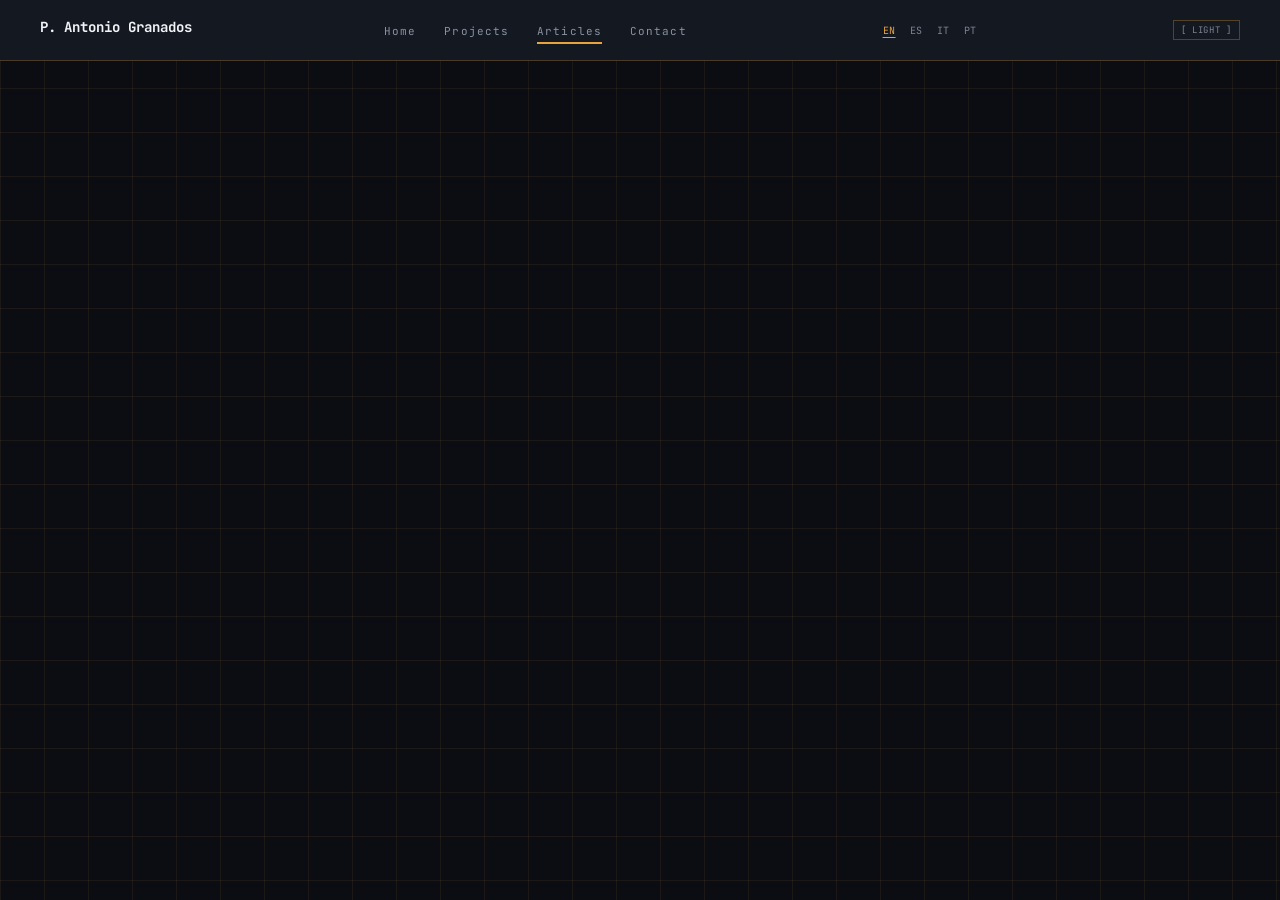
==== articles.html @ 7bd6b967 "feat: typewriter effect on hero headline" ====
<!DOCTYPE html>
<html lang="en">

<head>
<link rel="preconnect" href="https://fonts.googleapis.com">
<link href="https://fonts.googleapis.com/css2?family=Press+Start+2P&family=JetBrains+Mono:wght@400;500;600;700;800&display=swap" rel="stylesheet">
  <!--this is the part that link to .css file --> 
  <link rel="stylesheet" href="css/style.css">
  <meta charset="UTF-8" />
  <meta name="viewport" content="width=device-width, initial-scale=1.0" />

  <meta name="description" content="Articles and writing by P. Antonio Granados on AI, NLP, prompt engineering, and multilingual language technology." />

  <meta name="author" content="P. Antonio Granados" />

  <meta property="og:title" content="Articles | P. Antonio Granados" />
  <meta property="og:description" content="Writing on AI, NLP, prompt engineering, and multilingual language technology." />
  <meta property="og:type" content="website" />
  <!-- TODO: replace yoursite.com with real domain once deployed -->
  <meta property="og:url" content="https://yoursite.com/articles.html" />

  <link rel="canonical" href="https://yoursite.com/articles.html" />

  <link rel="alternate" hreflang="en" href="https://yoursite.com/articles.html" />
  <link rel="alternate" hreflang="es" href="https://yoursite.com/articles.html" />
  <link rel="alternate" hreflang="it" href="https://yoursite.com/articles.html" />
  <link rel="alternate" hreflang="pt" href="https://yoursite.com/articles.html" />

  <title>Articles | P. Antonio Granados</title>
</head>

<body class="blueprint-bg">

  <!-- ============================================================
       HEADER + NAV
       Identical across all pages. Edit in one place, paste to all.
       ============================================================ -->
  <header>
    <nav aria-label="Main navigation">

      <a href="index.html" class="nav-brand">P. Antonio Granados</a>

      <ul>
        <li><a href="index.html" class="nav-link" data-i18n="nav_home">Home</a></li>
        <li><a href="projects.html" class="nav-link" data-i18n="nav_projects">Projects</a></li>
        <li><a href="articles.html" class="nav-link" aria-current="page" data-i18n="nav_articles">Articles</a></li>
        <li><a href="contact.html" class="nav-link" data-i18n="nav_contact">Contact</a></li>
      </ul>

      <div id="lang-switcher" aria-label="Language switcher">
        <button class="lang-btn" data-lang="en" aria-pressed="true">EN</button>
        <button class="lang-btn" data-lang="es" aria-pressed="false">ES</button>
        <button class="lang-btn" data-lang="it" aria-pressed="false">IT</button>
        <button class="lang-btn" data-lang="pt" aria-pressed="false">PT</button>
      </div>
      <button class="theme-toggle" aria-label="Switch to light mode">[ LIGHT ]</button>

    </nav>
  </header>

  <main>

    <section id="articles" aria-labelledby="articles-heading" data-animate>
      <h1 class="headline" id="articles-heading" data-i18n="articles_heading" data-typewriter>Articles</h1>
      <p class="section-intro body-text" data-i18n="articles_intro">
        Writing on AI, NLP, prompt engineering, and multilingual language
        technology — what I am learning, building, and thinking about.
      </p>

      <!-- ============================================================
           ARTICLE LIST

           PUBLISHING WORKFLOW
    </section>

  </main>

  <footer>
    <p>
      &copy; 2026 P. Antonio Granados &mdash;
      <a href="mailto:antonio.granados@protonmail.com">antonio.granados@protonmail.com</a> &mdash;
      Mestre (VE), Italy
    </p>
  </footer>

  <script src="js/i18n.js"></script>
  <script src="js/theme.js"></script>
  <script src="js/animations.js"></script>
  <script src="js/typewriter.js"></script>
</body>
</html>
---- css/style.css ----
:root {
  --bg:            rgba(11, 13, 18, 1);      /* hsla(223, 24%, 6%, 1) */
  --surface:       rgba(20, 24, 33, 1);      /* hsla(222, 25%, 10%, 1) */
  --surface-alt:   rgba(28, 32, 41, 1);      /* hsla(222, 19%, 14%, 1) */

  --accent:        rgba(232, 163, 61, 1);    /* hsla(36, 79%, 57%, 1) */
  --accent-alt:    rgba(245, 219, 92, 1);    /* hsla(50, 88%, 66%, 1) */

  --text-headline: rgba(241, 243, 247, 1);   /* hsla(220, 27%, 96%, 1) */
  --text-body:     rgba(167, 174, 187, 1);   /* hsla(219, 13%, 69%, 1) */
  --text-muted:    rgba(125, 132, 146, 1);   /* hsla(220, 9%, 53%, 1) */
  --text-nav:      rgba(136, 146, 160, 1);   /* hsla(215, 11%, 58%, 1) */

  --border-accent: rgba(232, 163, 61, .3);
  --border-faint:  rgba(232, 163, 61, .25);
  --grid-line:     rgba(232, 163, 61, .08);
}

/* ------------------------------------------------------------------
   LIGHT MODE — applied when <body class="light-mode"> is set by JS.
   Only the variables that need to change are listed here; everything
   else inherits from :root above.
   ------------------------------------------------------------------ */
body.light-mode {
  --bg:            rgba(245, 243, 235, 1);   /* warm off-white parchment */
  --surface:       rgba(232, 229, 218, 1);   /* slightly darker card bg  */
  --surface-alt:   rgba(220, 217, 204, 1);

  --text-headline: rgba(18, 20, 28, 1);      /* near-black */
  --text-body:     rgba(55, 60, 75, 1);
  --text-muted:    rgba(100, 107, 122, 1);
  --text-nav:      rgba(80, 88, 105, 1);

  --border-accent: rgba(180, 120, 30, .4);
  --border-faint:  rgba(180, 120, 30, .3);
  --grid-line:     rgba(180, 120, 30, .1);
}

/* Smooth transition when the theme flips — affects background and text */
body {
  transition: background-color 0.3s ease, color 0.3s ease;
}

/* Visually hide text while keeping it for screen readers (used to avoid
   duplicating a section's visible label when a numbered divider already shows it) */
.sr-only {
  position: absolute;
  width: 1px;
  height: 1px;
  padding: 0;
  margin: -1px;
  overflow: hidden;
  clip: rect(0, 0, 0, 0);
  white-space: nowrap;
  border: 0;
}

/* Numbered section divider, e.g. "01 — SKILLS ————" */
.section-divider {
  display: flex;
  align-items: center;
  gap: 14px;
  margin: 0 0 28px;
}

.section-divider .rule {
  flex: 1;
  height: 1px;
  background: var(--border-faint);
}

/* Inline uppercase tech tag row, e.g. "GO · REDIS · GRPC" */
.tech-line {
  font-size: 10.5px;
  letter-spacing: .05em;
  color: var(--text-muted);
  text-transform: uppercase;
  white-space: nowrap;
}

/* Status line, e.g. "STATUS: ● OPEN TO OPPORTUNITIES" */
.status-line {
  font-size: 10.5px;
  color: var(--text-muted);
  letter-spacing: .03em;
}

.status-dot {
  color: var(--accent);
}

/* ============================================================
   TYPEWRITER EFFECT
   The blinking cursor is a pseudo-element so it never appears
   in the actual text content (good for screen readers).
   .typing  = cursor blinking while text is being typed
   .typed   = cursor stops blinking once typing is complete
   ============================================================ */
@keyframes blink {
  0%, 100% { opacity: 1; }
  50%       { opacity: 0; }
}

.typing::after,
.typed::after {
  content: "_";
  color: var(--accent);
  font-weight: 700;
}

.typing::after {
  animation: blink 0.7s step-end infinite;
}

/* Respect reduced-motion — skip the blink */
@media (prefers-reduced-motion: reduce) {
  .typing::after { animation: none; }
}

/* ============================================================
   SCROLL ANIMATIONS
   Elements with [data-animate] start hidden. When animations.js
   adds the "visible" class, the transition plays.
   data-animate="delay-1" / "delay-2" / "delay-3" staggers cards
   so they don't all pop in at the same time.
   ============================================================ */
[data-animate] {
  opacity: 0;
  transform: translateY(24px);
  transition: opacity 0.55s ease, transform 0.55s ease;
}

[data-animate].visible {
  opacity: 1;
  transform: translateY(0);
}

/* Staggered delays for grids (skill cards, project cards) */
[data-animate="delay-1"] { transition-delay: 0.1s; }
[data-animate="delay-2"] { transition-delay: 0.2s; }
[data-animate="delay-3"] { transition-delay: 0.3s; }

/* Respect user's reduced-motion preference — skip animation entirely */
@media (prefers-reduced-motion: reduce) {
  [data-animate] {
    opacity: 1;
    transform: none;
    transition: none;
  }
}

/* ============================================================
   BOX MODEL: Set border-box globally for predictable sizing
   ============================================================ */
*,
*::before,
*::after {
  box-sizing: border-box;
}

/* ============================================================
   BASIC RESETS & BODY
   ============================================================ */
body {
  background: var(--bg);
  color: var(--text-body);
  font-family: 'JetBrains Mono', monospace;
  margin: 0;
  padding: 0;
  line-height: 1.6;
}

html {
  scroll-behavior: smooth;
} 
/* Hero headline */
.headline {
  font-size: 42px;
  font-weight: 800;
  line-height: 1.15;
  letter-spacing: -0.01em;
  color: var(--text-headline);
}

/* Eyebrow label (small pixel-font tag above headings) */
.eyebrow {
  font-family: 'Press Start 2P', monospace;
  font-size: 9.5px;
  text-transform: uppercase;
  letter-spacing: .08em;
  color: var(--accent);
}

/* Body paragraph */
.body-text {
  font-size: 14.5px;
  line-height: 1.75;
  color: var(--text-body);
  max-width: 480px;
}

/* Nav links */
.nav-link {
  font-size: 11px;
  letter-spacing: .1em;
  color: var(--text-nav);
}

/* Section number, e.g. "01" */
.section-num {
  font-family: 'Press Start 2P', monospace;
  font-size: 9.5px;
  color: var(--accent);
}

/* Section label, e.g. "SKILLS" */
.section-label {
  font-size: 11px;
  letter-spacing: .15em;
  color: var(--text-muted);
}

/* Card / project title */
.card-title {
  font-size: 16px;
  font-weight: 700;
  color: var(--text-headline);
}

/* Metric numbers, e.g. "−42%" */
.metric {
  font-size: 20px;
  font-weight: 800;
  color: var(--accent);
}

/* Timeline role label */
.timeline-role {
  font-size: 14px;
  font-weight: 700;
}
.btn-primary {
  background: var(--accent);
  color: #1a1204;
  padding: 12px 22px;
  font-size: 12.5px;
  font-weight: 700;
  white-space: nowrap;
  cursor: pointer;
  border: none;
  border-radius: 4px;
  transition: all 0.3s ease;
  text-decoration: none;
  display: inline-block;
}

.btn-primary:hover {
  background: var(--accent-alt);
  transform: translateY(-2px);
  box-shadow: 0 4px 12px rgba(232, 163, 61, 0.2);
}

.btn-secondary {
  border: 1px solid #3a3f4a;
  color: #c3c8d1;
  padding: 11px 22px;
  font-size: 12.5px;
  white-space: nowrap;
  cursor: pointer;
  background: transparent;
  border-radius: 4px;
  transition: all 0.3s ease;
  text-decoration: none;
  display: inline-block;
}

.btn-secondary:hover {
  border-color: var(--accent);
  color: var(--accent);
}

/* ============================================================
   HEADER & NAVIGATION
   ============================================================ */
header {
  background: var(--surface);
  border-bottom: 1px solid var(--border-faint);
  padding: 16px 24px;
  position: sticky;
  top: 0;
  z-index: 100;
}

nav {
  display: flex;
  align-items: center;
  justify-content: space-between;
  max-width: 1200px;
  margin: 0 auto;
  gap: 40px;
}

.nav-brand {
  font-size: 14px;
  font-weight: 700;
  color: var(--text-headline);
  text-decoration: none;
  white-space: nowrap;
}

nav ul {
  list-style: none;
  margin: 0;
  padding: 0;
  display: flex;
  gap: 28px;
}

nav a {
  text-decoration: none;
  transition: color 0.2s ease;
  border-bottom: 2px solid transparent;
  padding-bottom: 4px;
}

nav a:hover,
nav a[aria-current="page"] {
  border-bottom-color: var(--accent);
}

#lang-switcher {
  font-size: 10px;
  color: var(--text-muted);
  white-space: nowrap;
  display: flex;
  gap: 6px;
  align-items: center;
}

/* Reset browser button defaults so lang buttons look like plain text */
.lang-btn {
  background: none;
  border: none;
  padding: 2px 4px;
  cursor: pointer;
  font-family: inherit;
  font-size: 10px;
  color: var(--text-muted);
  letter-spacing: .05em;
  transition: color 0.2s;
}

.lang-btn:hover {
  color: var(--accent);
}

/* Active language: highlighted in accent colour with an underline */
.lang-btn[aria-pressed="true"] {
  color: var(--accent);
  text-decoration: underline;
  text-underline-offset: 3px;
}

/* Theme toggle button — styled to match the retro nav aesthetic */
.theme-toggle {
  background: none;
  border: 1px solid var(--border-accent);
  padding: 3px 7px;
  cursor: pointer;
  font-family: inherit;
  font-size: 9px;
  color: var(--text-muted);
  letter-spacing: .08em;
  transition: color 0.2s, border-color 0.2s;
}

.theme-toggle:hover {
  color: var(--accent);
  border-color: var(--accent);
}

/* ============================================================
   MAIN CONTENT
   ============================================================ */
main {
  max-width: 1200px;
  margin: 0 auto;
  padding: 60px 24px;
}

section {
  margin-bottom: 80px;
  padding: 0;
}

section h1 {
  margin: 0 0 16px 0;
}

section h2 {
  margin: 0 0 20px 0;
}

section h3 {
  margin: 0 0 12px 0;
}

section p {
  margin: 0 0 16px 0;
}

/* ============================================================
   HERO SECTION
   ============================================================ */
#hero {
  margin-bottom: 120px;
}

.hero-subtitle,
.hero-location {
  font-size: 14.5px;
  color: var(--text-body);
  margin: 12px 0;
}

.cta-button {
  display: inline-block;
  margin-top: 24px;
}

/* ============================================================
   CARDS & PROJECTS
   ============================================================ */
.project-card,
.article-card {
  position: relative;
  background: var(--surface);
  border: 1px solid var(--border-faint);
  padding: 24px;
  border-radius: 4px;
  transition: all 0.3s ease;
  margin-bottom: 20px;
}

.project-card::before,
.article-card::before {
  content: "";
  position: absolute;
  top: -1px;
  left: -1px;
  width: 12px;
  height: 12px;
  border-top: 2px solid var(--accent);
  border-left: 2px solid var(--accent);
}

.project-card::after,
.article-card::after {
  content: "";
  position: absolute;
  bottom: -1px;
  right: -1px;
  width: 12px;
  height: 12px;
  border-bottom: 2px solid var(--accent);
  border-right: 2px solid var(--accent);
}

.project-card:hover,
.article-card:hover {
  border-color: var(--border-accent);
  transform: translateY(-4px);
  box-shadow: 0 8px 24px rgba(232, 163, 61, 0.1);
}

.project-description {
  margin: 12px 0 16px 0;
  line-height: 1.75;
}

.tech-stack {
  list-style: none;
  margin: 16px 0;
  padding: 0;
  display: flex;
  flex-wrap: wrap;
  gap: 12px;
}

.tech-stack li {
  background: var(--surface-alt);
  border: 1px solid var(--border-faint);
  padding: 6px 12px;
  border-radius: 3px;
  font-size: 11px;
  color: var(--text-muted);
}

.project-link {
  display: inline-block;
  margin-top: 16px;
  color: var(--accent);
  font-weight: 600;
  font-size: 11.5px;
  letter-spacing: .03em;
  text-decoration: none;
}

.project-link:hover {
  color: var(--accent-alt);
}

/* ============================================================
   SKILL CATEGORIES
   ============================================================ */
.skills-grid {
  display: grid;
  grid-template-columns: repeat(3, 1fr);
  gap: 24px;
  margin-top: 32px;
}

.skill-category {
  background: var(--surface);
  border: 1px solid var(--border-faint);
  padding: 20px;
  border-radius: 4px;
}

.skill-category h3 {
  margin-top: 0;
}

.skill-category ul {
  list-style: none;
  margin: 0;
  padding: 0;
}

.skill-category li {
  padding: 8px 0;
  border-bottom: 1px solid var(--grid-line);
  font-size: 13px;
  line-height: 1.6;
}

.skill-category li:last-child {
  border-bottom: none;
}

.skill-badge {
  display: flex;
  align-items: center;
  gap: 12px;
  padding: 14px 16px;
  border: 1px solid var(--border-faint);
  border-radius: 4px;
  background: var(--surface);
}

.skill-badge .icon {
  width: 28px;
  height: 28px;
  flex: none;
  background: var(--surface-alt);
  border: 1px solid var(--accent);
  display: flex;
  align-items: center;
  justify-content: center;
  border-radius: 3px;
}

.skill-badge .icon .dot {
  background: var(--accent);
  border-radius: 50%;
}

.skill-badge .name {
  font-size: 12.5px;
  font-weight: 600;
  color: var(--text-headline);
}

.skill-badge .level {
  font-size: 9px;
  letter-spacing: .06em;
  color: var(--text-muted);
  margin-left: auto;
}

/* ============================================================
   FORMS
   ============================================================ */
form {
  background: var(--surface);
  border: 1px solid var(--border-faint);
  padding: 32px;
  border-radius: 4px;
  margin-bottom: 32px;
  max-width: 600px;
}

.form-group {
  margin-bottom: 20px;
  display: flex;
  flex-direction: column;
}

label {
  font-size: 12.5px;
  font-weight: 600;
  color: var(--text-headline);
  margin-bottom: 8px;
  display: block;
}

input,
textarea {
  background: var(--bg);
  border: 1px solid var(--border-faint);
  color: var(--text-body);
  padding: 10px 12px;
  font-size: 13px;
  font-family: 'JetBrains Mono', monospace;
  border-radius: 3px;
  transition: border-color 0.2s ease;
}

input:focus,
textarea:focus {
  outline: none;
  border-color: var(--accent);
  box-shadow: 0 0 0 2px rgba(232, 163, 61, 0.1);
}

textarea {
  resize: vertical;
  min-height: 120px;
}

.submit-button {
  align-self: flex-start;
  margin-top: 12px;
}

/* ============================================================
   HUD-STYLE VIEWFINDER CORNERS (Avatar/Image box)
   ============================================================ */
.viewfinder-frame {
  position: relative;
  display: inline-block;
  overflow: visible;
}

.viewfinder-frame img {
  display: block;
  width: 100%;
  height: auto;
  border: 1px solid var(--border-faint);
  border-radius: 2px;
}

.viewfinder-frame .corner {
  position: absolute;
  width: 20px;
  height: 20px;
}

.viewfinder-frame .corner.tl {
  top: -8px;
  left: -8px;
  border-top: 2px solid var(--accent);
  border-left: 2px solid var(--accent);
}

.viewfinder-frame .corner.tr {
  top: -8px;
  right: -8px;
  border-top: 2px solid var(--accent);
  border-right: 2px solid var(--accent);
}

.viewfinder-frame .corner.bl {
  bottom: -8px;
  left: -8px;
  border-bottom: 2px solid var(--accent);
  border-left: 2px solid var(--accent);
}

.viewfinder-frame .corner.br {
  bottom: -8px;
  right: -8px;
  border-bottom: 2px solid var(--accent);
  border-right: 2px solid var(--accent);
}

.viewfinder-frame .reticle {
  position: absolute;
  top: 50%;
  left: 50%;
  transform: translate(-50%, -50%);
  width: 12px;
  height: 12px;
  border: 1px solid var(--accent);
  border-radius: 50%;
  opacity: 0.5;
}

/* ============================================================
   CONTACT LINKS & SOCIAL
   ============================================================ */
.contact-links {
  margin-top: 48px;
  padding-top: 48px;
  border-top: 1px solid var(--border-faint);
}

.contact-links h2 {
  margin-bottom: 24px;
}

.contact-icon {
  display: inline-flex;
  align-items: center;
  justify-content: center;
  width: 40px;
  height: 40px;
  border: 1px solid var(--border-faint);
  border-radius: 4px;
  color: var(--text-body);
  text-decoration: none;
  margin-right: 12px;
  margin-bottom: 12px;
  transition: all 0.2s ease;
  font-size: 18px;
}

.contact-icon:hover {
  background: var(--surface-alt);
  border-color: var(--accent);
  color: var(--accent);
  transform: translateY(-2px);
}

/* ============================================================
   PROJECT GRID
   ============================================================ */
.project-grid {
  display: grid;
  grid-template-columns: repeat(auto-fit, minmax(320px, 1fr));
  gap: 24px;
  margin-top: 32px;
}

/* ============================================================
   FOOTER
   ============================================================ */
footer {
  background: var(--surface);
  border-top: 1px solid var(--border-faint);
  padding: 32px 24px;
  text-align: center;
  margin-top: 80px;
  font-size: 12px;
  color: var(--text-muted);
}

footer a {
  color: var(--accent);
  text-decoration: none;
  transition: color 0.2s ease;
}

footer a:hover {
  color: var(--accent-alt);
}

.bracket-frame {
  position: relative;
  border: 1px solid var(--border-accent);
}

.bracket-frame .corner {
  position: absolute;
  width: 14px;
  height: 14px;
}

.bracket-frame .corner.tl {
  top: -1px;
  left: -1px;
  border-top: 2px solid var(--accent);
  border-left: 2px solid var(--accent);
}

.bracket-frame .corner.tr {
  top: -1px;
  right: -1px;
  border-top: 2px solid var(--accent);
  border-right: 2px solid var(--accent);
}

.bracket-frame .corner.bl {
  bottom: -1px;
  left: -1px;
  border-bottom: 2px solid var(--accent);
  border-left: 2px solid var(--accent);
}

.bracket-frame .corner.br {
  bottom: -1px;
  right: -1px;
  border-bottom: 2px solid var(--accent);
  border-right: 2px solid var(--accent);
}
.btn-pressable {
  box-shadow: 4px 4px 0 color-mix(in oklch, var(--accent) 40%, black), 0 8px 18px rgba(0,0,0,.5);
  transition: box-shadow .08s ease, transform .08s ease;
  cursor: pointer;
}

.btn-pressable:active {
  box-shadow: 1px 1px 0 color-mix(in oklch, var(--accent) 40%, black), 0 2px 6px rgba(0,0,0,.4);
  transform: translate(3px, 3px);
}
.blueprint-bg {
  background-color: var(--bg);
  background-image:
    linear-gradient(var(--grid-line) 1px, transparent 1px),
    linear-gradient(90deg, var(--grid-line) 1px, transparent 1px);
  background-size: 44px 44px;
}

/* ===== Tablet and below ===== */
@media (max-width: 768px) {
  .headline {
    font-size: 30px;
  }

  .body-text {
    max-width: 100%;
  }

  nav {
    flex-direction: column;
    gap: 12px;
  }

  .btn-primary,
  .btn-secondary {
    width: 100%;
    text-align: center;
  }
}

/* ===== Phone ===== */
@media (max-width: 480px) {
  .headline {
    font-size: 24px;
  }

  .blueprint-bg {
    background-size: 28px 28px;
  }

  .bracket-frame {
    width: 100%;
    max-width: 240px;
    margin: 0 auto;
  }
}
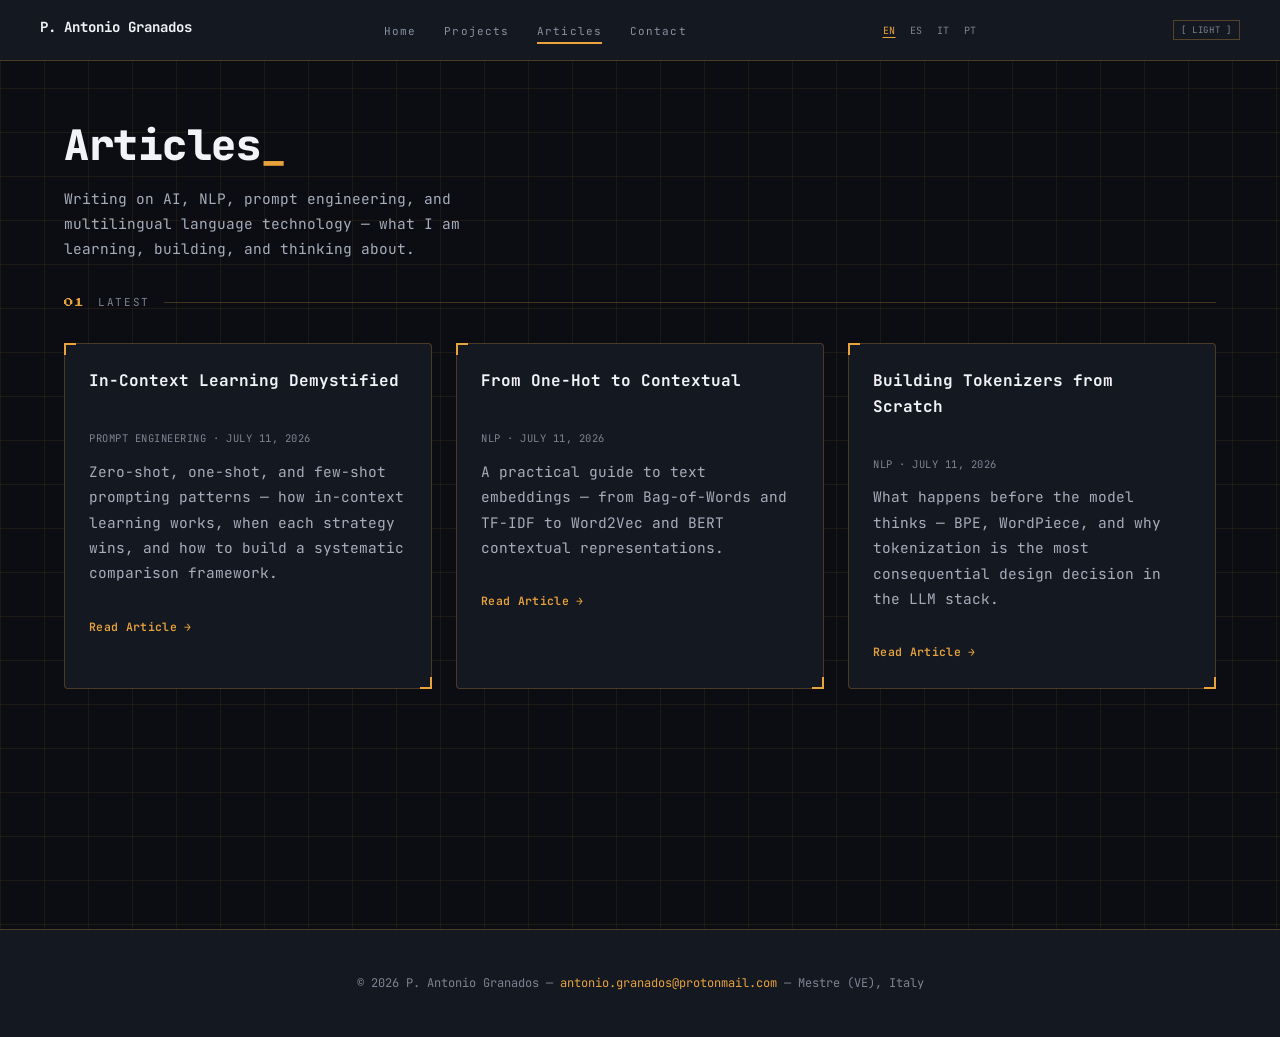
==== commit 1754ea38: "Add 3 articles (EN/ES/IT/PT): tokenizers, embeddings, in-context learning" ====
--- a/articles.html
+++ b/articles.html
@@ -4,37 +4,30 @@
 <head>
 <link rel="preconnect" href="https://fonts.googleapis.com">
 <link href="https://fonts.googleapis.com/css2?family=Press+Start+2P&family=JetBrains+Mono:wght@400;500;600;700;800&display=swap" rel="stylesheet">
-  <!--this is the part that link to .css file --> 
   <link rel="stylesheet" href="css/style.css">
   <meta charset="UTF-8" />
   <meta name="viewport" content="width=device-width, initial-scale=1.0" />
 
   <meta name="description" content="Articles and writing by P. Antonio Granados on AI, NLP, prompt engineering, and multilingual language technology." />
-
   <meta name="author" content="P. Antonio Granados" />
 
   <meta property="og:title" content="Articles | P. Antonio Granados" />
   <meta property="og:description" content="Writing on AI, NLP, prompt engineering, and multilingual language technology." />
   <meta property="og:type" content="website" />
-  <!-- TODO: replace yoursite.com with real domain once deployed -->
-  <meta property="og:url" content="https://yoursite.com/articles.html" />
+  <meta property="og:url" content="https://saalamandras.github.io/portafolio/articles.html" />
 
-  <link rel="canonical" href="https://yoursite.com/articles.html" />
+  <link rel="canonical" href="https://saalamandras.github.io/portafolio/articles.html" />
 
-  <link rel="alternate" hreflang="en" href="https://yoursite.com/articles.html" />
-  <link rel="alternate" hreflang="es" href="https://yoursite.com/articles.html" />
-  <link rel="alternate" hreflang="it" href="https://yoursite.com/articles.html" />
-  <link rel="alternate" hreflang="pt" href="https://yoursite.com/articles.html" />
+  <link rel="alternate" hreflang="en" href="https://saalamandras.github.io/portafolio/articles.html" />
+  <link rel="alternate" hreflang="es" href="https://saalamandras.github.io/portafolio/articles.html" />
+  <link rel="alternate" hreflang="it" href="https://saalamandras.github.io/portafolio/articles.html" />
+  <link rel="alternate" hreflang="pt" href="https://saalamandras.github.io/portafolio/articles.html" />
 
   <title>Articles | P. Antonio Granados</title>
 </head>
 
 <body class="blueprint-bg">
 
-  <!-- ============================================================
-       HEADER + NAV
-       Identical across all pages. Edit in one place, paste to all.
-       ============================================================ -->
   <header>
     <nav aria-label="Main navigation">
 
@@ -67,10 +60,39 @@
         technology — what I am learning, building, and thinking about.
       </p>
 
-      <!-- ============================================================
-           ARTICLE LIST
+      <div class="section-divider" style="margin-top:32px;"><span class="section-num">01</span><span class="section-label">LATEST</span><div class="rule"></div></div>
 
-           PUBLISHING WORKFLOW
+      <div class="project-grid">
+
+        <article class="project-card" data-animate="delay-1">
+          <div style="display:flex;justify-content:space-between;align-items:baseline;gap:16px;flex-wrap:wrap;">
+            <h2 class="card-title" data-i18n="icl_card_title">In-Context Learning Demystified</h2>
+            <span class="tech-line">Prompt Engineering · <time datetime="2026-07-11">July 11, 2026</time></span>
+          </div>
+          <p class="project-description body-text" data-i18n="icl_card_desc">Zero-shot, one-shot, and few-shot prompting patterns — how in-context learning works, when each strategy wins, and how to build a systematic comparison framework.</p>
+          <a href="articles/in-context-learning-demystified.html" class="project-link" data-i18n="read_article">Read Article →</a>
+        </article>
+
+        <article class="project-card" data-animate="delay-2">
+          <div style="display:flex;justify-content:space-between;align-items:baseline;gap:16px;flex-wrap:wrap;">
+            <h2 class="card-title" data-i18n="emb_card_title">From One-Hot to Contextual</h2>
+            <span class="tech-line">NLP · <time datetime="2026-07-11">July 11, 2026</time></span>
+          </div>
+          <p class="project-description body-text" data-i18n="emb_card_desc">A practical guide to text embeddings — from Bag-of-Words and TF-IDF to Word2Vec and BERT contextual representations.</p>
+          <a href="articles/from-one-hot-to-contextual.html" class="project-link" data-i18n="read_article">Read Article →</a>
+        </article>
+
+        <article class="project-card" data-animate="delay-3">
+          <div style="display:flex;justify-content:space-between;align-items:baseline;gap:16px;flex-wrap:wrap;">
+            <h2 class="card-title" data-i18n="tok_card_title">Building Tokenizers from Scratch</h2>
+            <span class="tech-line">NLP · <time datetime="2026-07-11">July 11, 2026</time></span>
+          </div>
+          <p class="project-description body-text" data-i18n="tok_card_desc">What happens before the model thinks — BPE, WordPiece, and why tokenization is the most consequential design decision in the LLM stack.</p>
+          <a href="articles/building-tokenizers-from-scratch.html" class="project-link" data-i18n="read_article">Read Article →</a>
+        </article>
+
+      </div>
+
     </section>
 
   </main>
@@ -87,5 +109,47 @@
   <script src="js/theme.js"></script>
   <script src="js/animations.js"></script>
   <script src="js/typewriter.js"></script>
+
+  <script>
+    window.i18nRegister({
+      en: {
+        read_article: "Read Article →",
+        icl_card_title: "In-Context Learning Demystified",
+        icl_card_desc: "Zero-shot, one-shot, and few-shot prompting patterns — how in-context learning works, when each strategy wins, and how to build a systematic comparison framework.",
+        emb_card_title: "From One-Hot to Contextual",
+        emb_card_desc: "A practical guide to text embeddings — from Bag-of-Words and TF-IDF to Word2Vec and BERT contextual representations.",
+        tok_card_title: "Building Tokenizers from Scratch",
+        tok_card_desc: "What happens before the model thinks — BPE, WordPiece, and why tokenization is the most consequential design decision in the LLM stack."
+      },
+      es: {
+        read_article: "Leer Artículo →",
+        icl_card_title: "Aprendizaje en Contexto Desmitificado",
+        icl_card_desc: "Patrones de prompting zero-shot, one-shot y few-shot — cómo funciona el aprendizaje en contexto, cuándo gana cada estrategia y cómo construir un marco de comparación sistemática.",
+        emb_card_title: "De One-Hot a Contextual",
+        emb_card_desc: "Guía práctica de embeddings de texto — de Bag-of-Words y TF-IDF a representaciones contextuales con Word2Vec y BERT.",
+        tok_card_title: "Construyendo Tokenizadores desde Cero",
+        tok_card_desc: "Lo que ocurre antes de que el modelo piense — BPE, WordPiece y por qué la tokenización es la decisión de diseño más determinante en la pila de LLMs."
+      },
+      it: {
+        read_article: "Leggi Articolo →",
+        icl_card_title: "Apprendimento in Contesto Demistificato",
+        icl_card_desc: "Pattern di prompting zero-shot, one-shot e few-shot — come funziona l'apprendimento in contesto, quando ogni strategia vince e come costruire un framework di confronto sistematico.",
+        emb_card_title: "Da One-Hot a Contestuale",
+        emb_card_desc: "Guida pratica agli embedding di testo — da Bag-of-Words e TF-IDF alle rappresentazioni contestuali con Word2Vec e BERT.",
+        tok_card_title: "Costruire Tokenizer da Zero",
+        tok_card_desc: "Cosa succede prima che il modello pensi — BPE, WordPiece e perché la tokenizzazione è la decisione progettuale più importante nello stack LLM."
+      },
+      pt: {
+        read_article: "Ler Artigo →",
+        icl_card_title: "Aprendizado em Contexto Desmistificado",
+        icl_card_desc: "Padrões de prompting zero-shot, one-shot e few-shot — como o aprendizado em contexto funciona, quando cada estratégia vence e como construir um framework de comparação sistemática.",
+        emb_card_title: "De One-Hot a Contextual",
+        emb_card_desc: "Guia prático de embeddings de texto — de Bag-of-Words e TF-IDF a representações contextuais com Word2Vec e BERT.",
+        tok_card_title: "Construindo Tokenizadores do Zero",
+        tok_card_desc: "O que acontece antes de o modelo pensar — BPE, WordPiece e por que a tokenização é a decisão de design mais consequente na pilha de LLMs."
+      }
+    });
+    window.i18nApply();
+  </script>
 </body>
 </html>
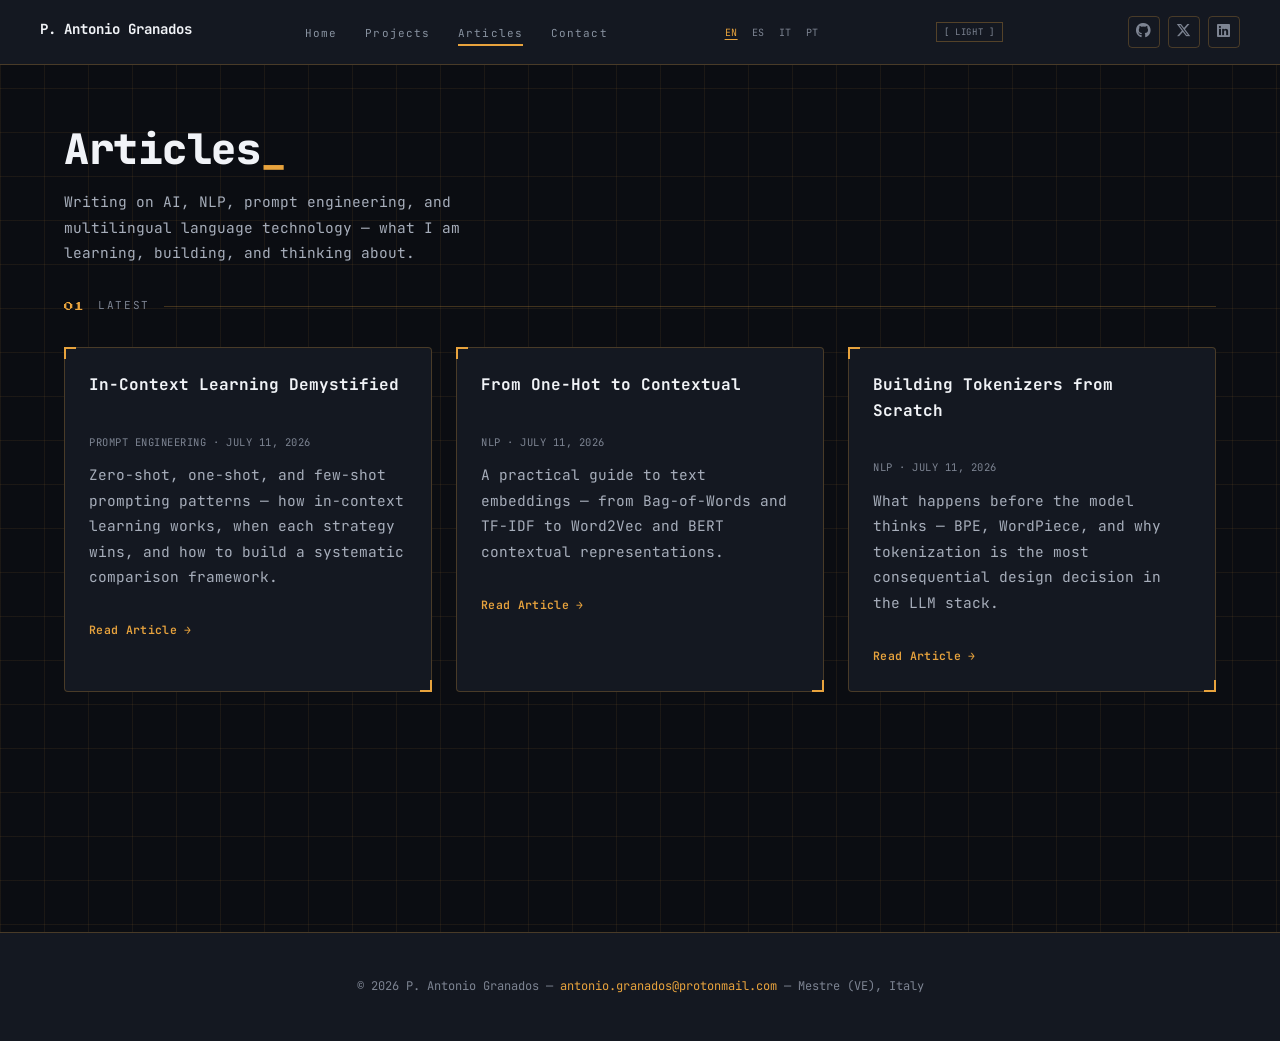
==== commit b3312418: "Add social icons to header, fix mobile responsivness, update project links to live demos" ====
--- a/articles.html
+++ b/articles.html
@@ -23,6 +23,12 @@
   <link rel="alternate" hreflang="it" href="https://saalamandras.github.io/portafolio/articles.html" />
   <link rel="alternate" hreflang="pt" href="https://saalamandras.github.io/portafolio/articles.html" />
 
+  <link rel="stylesheet"
+        href="https://cdnjs.cloudflare.com/ajax/libs/font-awesome/6.5.2/css/all.min.css"
+        integrity="sha512-SnH5WK+bZxgPHs44uWIX+LLJAJ9/2PkPKZ5QiAj6Ta86w+fsb2TkcmfRyVX3pBnMFcV7oQPJkl9QevSCWr3w=="
+        crossorigin="anonymous"
+        referrerpolicy="no-referrer" />
+
   <title>Articles | P. Antonio Granados</title>
 </head>
 
@@ -47,6 +53,12 @@
         <button class="lang-btn" data-lang="pt" aria-pressed="false">PT</button>
       </div>
       <button class="theme-toggle" aria-label="Switch to light mode">[ LIGHT ]</button>
+
+      <div class="nav-social" aria-label="Social links">
+        <a href="https://github.com/Saalamandras" class="nav-icon" target="_blank" rel="noopener noreferrer" aria-label="GitHub"><i class="fa-brands fa-github"></i></a>
+        <a href="https://x.com/Apocrifos" class="nav-icon" target="_blank" rel="noopener noreferrer" aria-label="X (formerly Twitter)"><i class="fa-brands fa-x-twitter"></i></a>
+        <a href="https://www.linkedin.com/in/antonio-granados-v/" class="nav-icon" target="_blank" rel="noopener noreferrer" aria-label="LinkedIn"><i class="fa-brands fa-linkedin"></i></a>
+      </div>
 
     </nav>
   </header>
--- a/css/style.css
+++ b/css/style.css
@@ -377,6 +377,43 @@
 .theme-toggle:hover {
   color: var(--accent);
   border-color: var(--accent);
+}
+
+/* --- Nav social icons --- */
+.nav-social {
+  display: flex;
+  align-items: center;
+  gap: 8px;
+  margin-left: 12px;
+}
+
+.nav-icon {
+  display: inline-flex;
+  align-items: center;
+  justify-content: center;
+  width: 32px;
+  height: 32px;
+  border: 1px solid var(--border-faint);
+  border-radius: 4px;
+  color: var(--text-muted);
+  text-decoration: none;
+  transition: all 0.2s ease;
+  font-size: 15px;
+}
+
+.nav-icon:hover {
+  background: var(--surface-alt);
+  border-color: var(--accent);
+  color: var(--accent);
+  transform: translateY(-2px);
+}
+
+/* --- Hero grid --- */
+.hero-grid {
+  display: grid;
+  grid-template-columns: 1.3fr 0.7fr;
+  gap: 40px;
+  align-items: center;
 }
 
 /* ============================================================
@@ -765,6 +802,12 @@
   color: var(--text-muted);
 }
 
+footer p {
+  max-width: none;
+  margin-left: auto;
+  margin-right: auto;
+}
+
 footer a {
   color: var(--accent);
   text-decoration: none;
@@ -773,6 +816,32 @@
 
 footer a:hover {
   color: var(--accent-alt);
+}
+
+.footer-social {
+  margin-bottom: 16px;
+}
+
+.footer-icon {
+  display: inline-flex;
+  align-items: center;
+  justify-content: center;
+  width: 36px;
+  height: 36px;
+  border: 1px solid var(--border-faint);
+  border-radius: 4px;
+  color: var(--text-muted);
+  text-decoration: none;
+  margin: 0 6px;
+  transition: all 0.2s ease;
+  font-size: 16px;
+}
+
+.footer-icon:hover {
+  background: var(--surface-alt);
+  border-color: var(--accent);
+  color: var(--accent);
+  transform: translateY(-2px);
 }
 
 .bracket-frame {
@@ -846,6 +915,32 @@
     gap: 12px;
   }
 
+  .nav-social {
+    justify-content: center;
+  }
+
+  .hero-grid {
+    grid-template-columns: 1fr;
+    text-align: center;
+  }
+
+  .hero-grid .viewfinder-frame {
+    justify-self: center;
+    order: -1;
+  }
+
+  .hero-grid .cta-button {
+    display: inline-block;
+  }
+
+  .skills-grid {
+    grid-template-columns: 1fr;
+  }
+
+  .project-grid {
+    grid-template-columns: 1fr;
+  }
+
   .btn-primary,
   .btn-secondary {
     width: 100%;
@@ -868,4 +963,14 @@
     max-width: 240px;
     margin: 0 auto;
   }
+
+  nav ul {
+    flex-wrap: wrap;
+    justify-content: center;
+    gap: 12px;
+  }
+
+  #lang-switcher {
+    justify-content: center;
+  }
 }
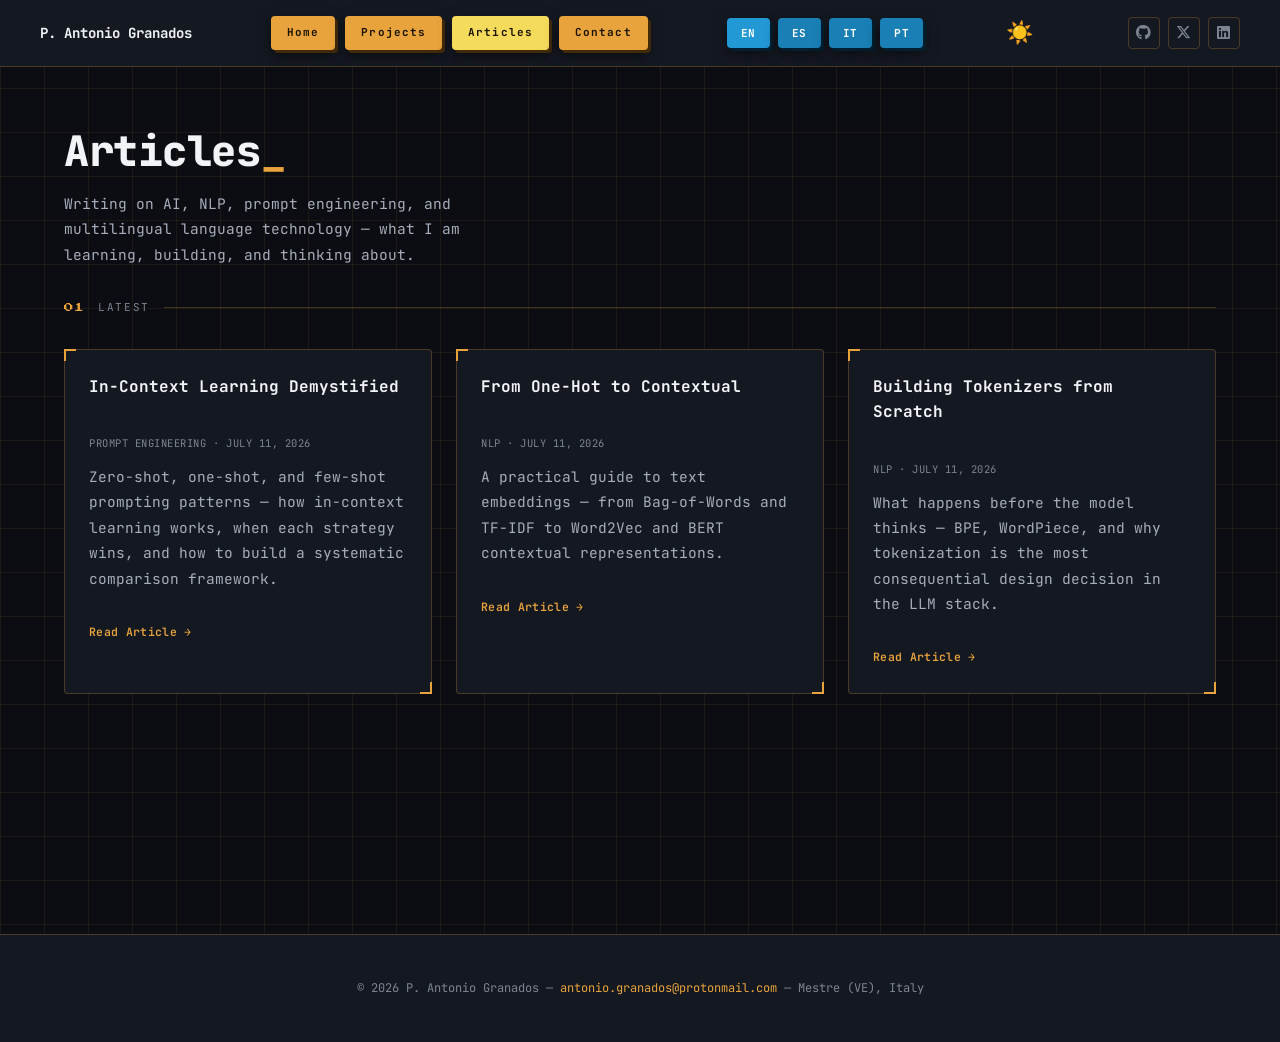
==== commit a0078b29: "Use moon/sun emoji for theme toggle" ====
--- a/articles.html
+++ b/articles.html
@@ -25,7 +25,6 @@
 
   <link rel="stylesheet"
         href="https://cdnjs.cloudflare.com/ajax/libs/font-awesome/6.5.2/css/all.min.css"
-        integrity="sha512-SnH5WK+bZxgPHs44uWIX+LLJAJ9/2PkPKZ5QiAj6Ta86w+fsb2TkcmfRyVX3pBnMFcV7oQPJkl9QevSCWr3w=="
         crossorigin="anonymous"
         referrerpolicy="no-referrer" />
 
@@ -52,7 +51,7 @@
         <button class="lang-btn" data-lang="it" aria-pressed="false">IT</button>
         <button class="lang-btn" data-lang="pt" aria-pressed="false">PT</button>
       </div>
-      <button class="theme-toggle" aria-label="Switch to light mode">[ LIGHT ]</button>
+      <button class="theme-toggle" aria-label="Switch to light mode">🌙</button>
 
       <div class="nav-social" aria-label="Social links">
         <a href="https://github.com/Saalamandras" class="nav-icon" target="_blank" rel="noopener noreferrer" aria-label="GitHub"><i class="fa-brands fa-github"></i></a>
--- a/css/style.css
+++ b/css/style.css
@@ -313,70 +313,87 @@
   margin: 0;
   padding: 0;
   display: flex;
-  gap: 28px;
-}
-
-nav a {
+  gap: 10px;
+}
+
+.nav-link {
+  display: inline-block;
+  background: var(--accent);
+  color: #1a1204;
+  padding: 8px 16px;
+  font-size: 11px;
+  font-weight: 700;
   text-decoration: none;
-  transition: color 0.2s ease;
-  border-bottom: 2px solid transparent;
-  padding-bottom: 4px;
-}
-
-nav a:hover,
-nav a[aria-current="page"] {
-  border-bottom-color: var(--accent);
+  border-radius: 4px;
+  transition: all 0.3s ease;
+  box-shadow: 3px 3px 0 color-mix(in oklch, var(--accent) 40%, black), 0 6px 14px rgba(0,0,0,.5);
+}
+
+.nav-link:hover {
+  background: var(--accent-alt);
+  transform: translateY(-2px);
+  box-shadow: 4px 4px 0 color-mix(in oklch, var(--accent) 40%, black), 0 8px 18px rgba(0,0,0,.5);
+}
+
+.nav-link:active {
+  box-shadow: 1px 1px 0 color-mix(in oklch, var(--accent) 40%, black), 0 2px 6px rgba(0,0,0,.4);
+  transform: translate(2px, 2px);
+}
+
+.nav-link[aria-current="page"] {
+  background: var(--accent-alt);
 }
 
 #lang-switcher {
-  font-size: 10px;
-  color: var(--text-muted);
   white-space: nowrap;
   display: flex;
-  gap: 6px;
+  gap: 8px;
   align-items: center;
 }
 
-/* Reset browser button defaults so lang buttons look like plain text */
 .lang-btn {
-  background: none;
+  background: #1a7fb5;
   border: none;
-  padding: 2px 4px;
+  padding: 8px 14px;
   cursor: pointer;
   font-family: inherit;
-  font-size: 10px;
-  color: var(--text-muted);
+  font-size: 11px;
+  font-weight: 700;
+  color: #fff;
   letter-spacing: .05em;
-  transition: color 0.2s;
+  border-radius: 4px;
+  transition: all 0.3s ease;
+  box-shadow: 3px 3px 0 color-mix(in oklch, #1a7fb5 40%, black), 0 6px 14px rgba(0,0,0,.5);
 }
 
 .lang-btn:hover {
-  color: var(--accent);
-}
-
-/* Active language: highlighted in accent colour with an underline */
+  background: #2298d4;
+  transform: translateY(-2px);
+  box-shadow: 4px 4px 0 color-mix(in oklch, #1a7fb5 40%, black), 0 8px 18px rgba(0,0,0,.5);
+}
+
+.lang-btn:active {
+  box-shadow: 1px 1px 0 color-mix(in oklch, #1a7fb5 40%, black), 0 2px 6px rgba(0,0,0,.4);
+  transform: translate(2px, 2px);
+}
+
 .lang-btn[aria-pressed="true"] {
-  color: var(--accent);
-  text-decoration: underline;
-  text-underline-offset: 3px;
+  background: #2298d4;
 }
 
 /* Theme toggle button — styled to match the retro nav aesthetic */
 .theme-toggle {
   background: none;
-  border: 1px solid var(--border-accent);
-  padding: 3px 7px;
+  border: none;
+  padding: 4px;
   cursor: pointer;
-  font-family: inherit;
-  font-size: 9px;
-  color: var(--text-muted);
-  letter-spacing: .08em;
-  transition: color 0.2s, border-color 0.2s;
+  font-size: 22px;
+  line-height: 1;
+  transition: transform 0.2s ease;
 }
 
 .theme-toggle:hover {
-  color: var(--accent);
-  border-color: var(--accent);
+  transform: scale(1.2);
 }
 
 /* --- Nav social icons --- */
@@ -941,6 +958,11 @@
     grid-template-columns: 1fr;
   }
 
+  nav ul {
+    flex-wrap: wrap;
+    justify-content: center;
+  }
+
   .btn-primary,
   .btn-secondary {
     width: 100%;
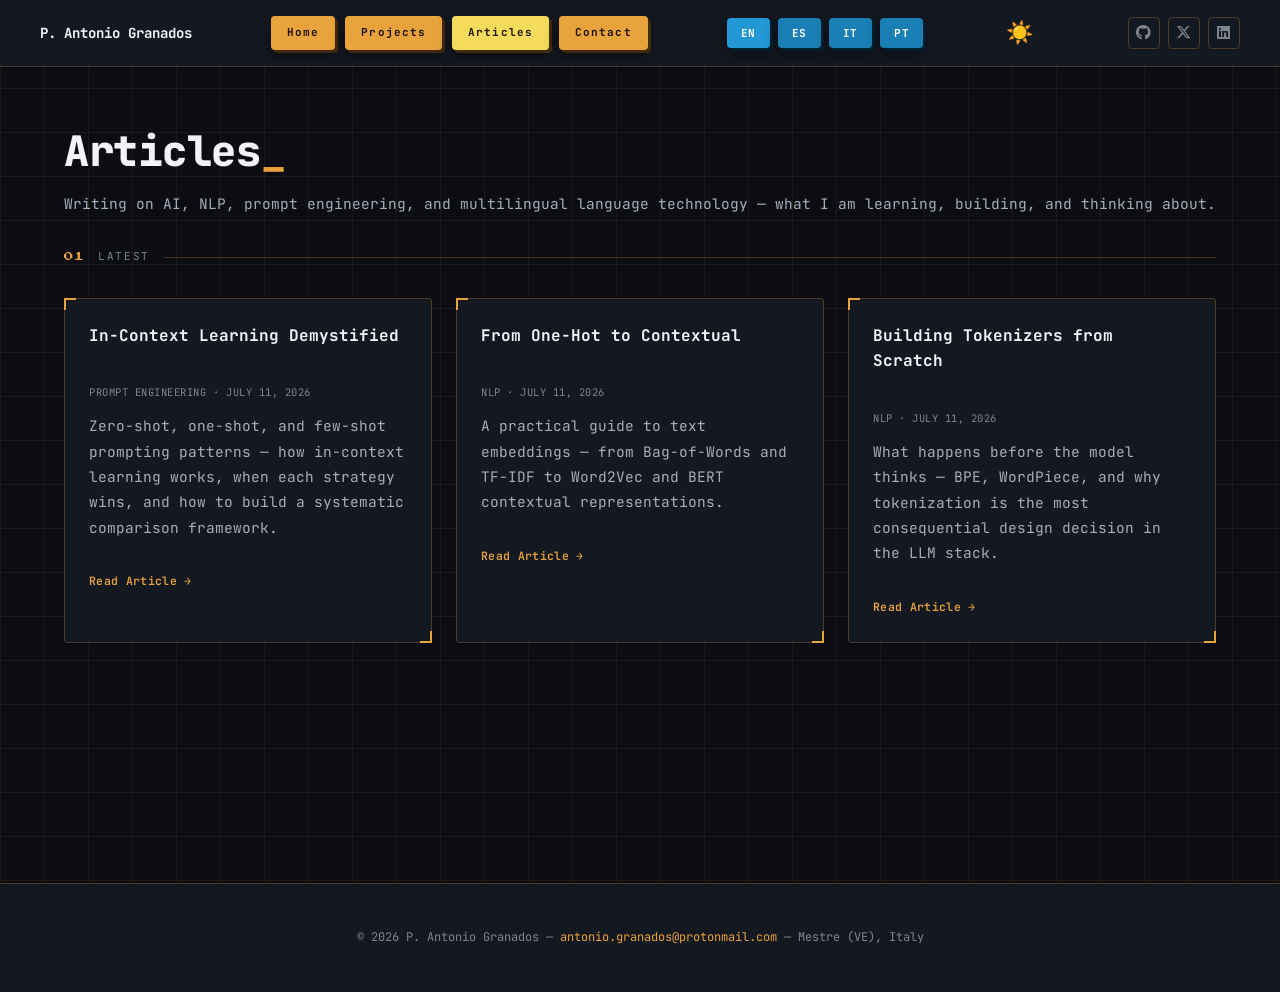
==== commit fa987433: "Add favicon across all pages" ====
--- a/articles.html
+++ b/articles.html
@@ -5,6 +5,13 @@
 <link rel="preconnect" href="https://fonts.googleapis.com">
 <link href="https://fonts.googleapis.com/css2?family=Press+Start+2P&family=JetBrains+Mono:wght@400;500;600;700;800&display=swap" rel="stylesheet">
   <link rel="stylesheet" href="css/style.css">
+
+  <!-- Favicon (browser tab / bookmarks icon) -->
+  <link rel="icon" href="favicon.ico" sizes="any">
+  <link rel="icon" type="image/png" sizes="32x32" href="images/favicon/favicon-32x32.png">
+  <link rel="icon" type="image/png" sizes="16x16" href="images/favicon/favicon-16x16.png">
+  <link rel="apple-touch-icon" sizes="180x180" href="images/favicon/apple-touch-icon.png">
+
   <meta charset="UTF-8" />
   <meta name="viewport" content="width=device-width, initial-scale=1.0" />
 
--- a/css/style.css
+++ b/css/style.css
@@ -196,7 +196,7 @@
   font-size: 14.5px;
   line-height: 1.75;
   color: var(--text-body);
-  max-width: 480px;
+  max-width: 100%;
 }
 
 /* Nav links */
@@ -569,7 +569,7 @@
    ============================================================ */
 .skills-grid {
   display: grid;
-  grid-template-columns: repeat(3, 1fr);
+  grid-template-columns: repeat(2, 1fr);
   gap: 24px;
   margin-top: 32px;
 }
@@ -640,6 +640,48 @@
   letter-spacing: .06em;
   color: var(--text-muted);
   margin-left: auto;
+}
+
+.cert-grid {
+  display: grid;
+  grid-template-columns: repeat(2, 1fr);
+  gap: 16px;
+  margin-top: 32px;
+}
+
+.cert-card {
+  display: flex;
+  flex-direction: column;
+  gap: 6px;
+  padding: 16px 18px;
+  background: var(--surface);
+  border: 1px solid var(--border-faint);
+  border-radius: 4px;
+  text-decoration: none;
+  transition: all 0.3s ease;
+}
+
+.cert-card:hover {
+  border-color: var(--accent);
+  box-shadow: 3px 3px 0 color-mix(in oklch, var(--accent) 40%, black), 0 6px 14px rgba(0,0,0,.5);
+  transform: translateY(-2px);
+}
+
+.cert-card .cert-name {
+  font-size: 13px;
+  font-weight: 600;
+  color: var(--text-headline);
+}
+
+.cert-card .cert-meta {
+  font-size: 11px;
+  color: var(--text-muted);
+}
+
+@media (max-width: 640px) {
+  .cert-grid {
+    grid-template-columns: 1fr;
+  }
 }
 
 /* ============================================================
@@ -899,6 +941,144 @@
   border-bottom: 2px solid var(--accent);
   border-right: 2px solid var(--accent);
 }
+/* ------------------------------------------------------------------
+   EXPERIENCE TIMELINE
+   Vertical line on the left with cards branching off to the right.
+   ------------------------------------------------------------------ */
+.timeline {
+  position: relative;
+  padding-left: 32px;
+  margin-top: 32px;
+}
+
+/* Vertical line */
+.timeline::before {
+  content: "";
+  position: absolute;
+  left: 7px;
+  top: 0;
+  bottom: 0;
+  width: 2px;
+  background: var(--border-accent);
+}
+
+.timeline-item {
+  position: relative;
+  margin-bottom: 36px;
+}
+
+.timeline-item:last-child {
+  margin-bottom: 0;
+}
+
+/* Dot on the line */
+.timeline-item::before {
+  content: "";
+  position: absolute;
+  left: -32px;
+  top: 6px;
+  width: 16px;
+  height: 16px;
+  border-radius: 50%;
+  border: 2px solid var(--accent);
+  background: var(--bg);
+  z-index: 1;
+}
+
+.timeline-card {
+  background: var(--surface);
+  border: 1px solid var(--border-faint);
+  border-radius: 6px;
+  padding: 24px 28px;
+  transition: border-color 0.2s ease;
+}
+
+.timeline-card:hover {
+  border-color: var(--accent);
+}
+
+.timeline-header {
+  display: flex;
+  justify-content: space-between;
+  align-items: baseline;
+  gap: 12px;
+  flex-wrap: wrap;
+  margin-bottom: 8px;
+}
+
+.timeline-role {
+  font-family: "JetBrains Mono", monospace;
+  font-weight: 700;
+  font-size: 16px;
+  color: var(--text-headline);
+}
+
+.timeline-date {
+  font-family: "JetBrains Mono", monospace;
+  font-size: 13px;
+  color: var(--accent);
+  white-space: nowrap;
+}
+
+.timeline-company {
+  font-family: "JetBrains Mono", monospace;
+  font-size: 14px;
+  color: var(--text-muted);
+  margin-bottom: 12px;
+}
+
+.timeline-desc {
+  color: var(--text-body);
+  font-size: 15px;
+  line-height: 1.7;
+  width: 100%;
+}
+
+.timeline-desc ul {
+  list-style: none;
+  padding: 0;
+  margin: 0;
+  width: 100%;
+}
+
+.timeline-desc ul li {
+  position: relative;
+  padding-left: 20px;
+  margin-bottom: 8px;
+  text-align: justify;
+}
+
+.timeline-desc ul li:last-child {
+  margin-bottom: 0;
+}
+
+.timeline-desc ul li::before {
+  content: "▸";
+  position: absolute;
+  left: 0;
+  color: var(--accent);
+  font-size: 14px;
+}
+
+/* Mobile: tighten the timeline */
+@media (max-width: 768px) {
+  .timeline {
+    padding-left: 24px;
+  }
+  .timeline-item::before {
+    left: -24px;
+    width: 12px;
+    height: 12px;
+  }
+  .timeline::before {
+    left: 5px;
+  }
+  .timeline-header {
+    flex-direction: column;
+    gap: 4px;
+  }
+}
+
 .btn-pressable {
   box-shadow: 4px 4px 0 color-mix(in oklch, var(--accent) 40%, black), 0 8px 18px rgba(0,0,0,.5);
   transition: box-shadow .08s ease, transform .08s ease;
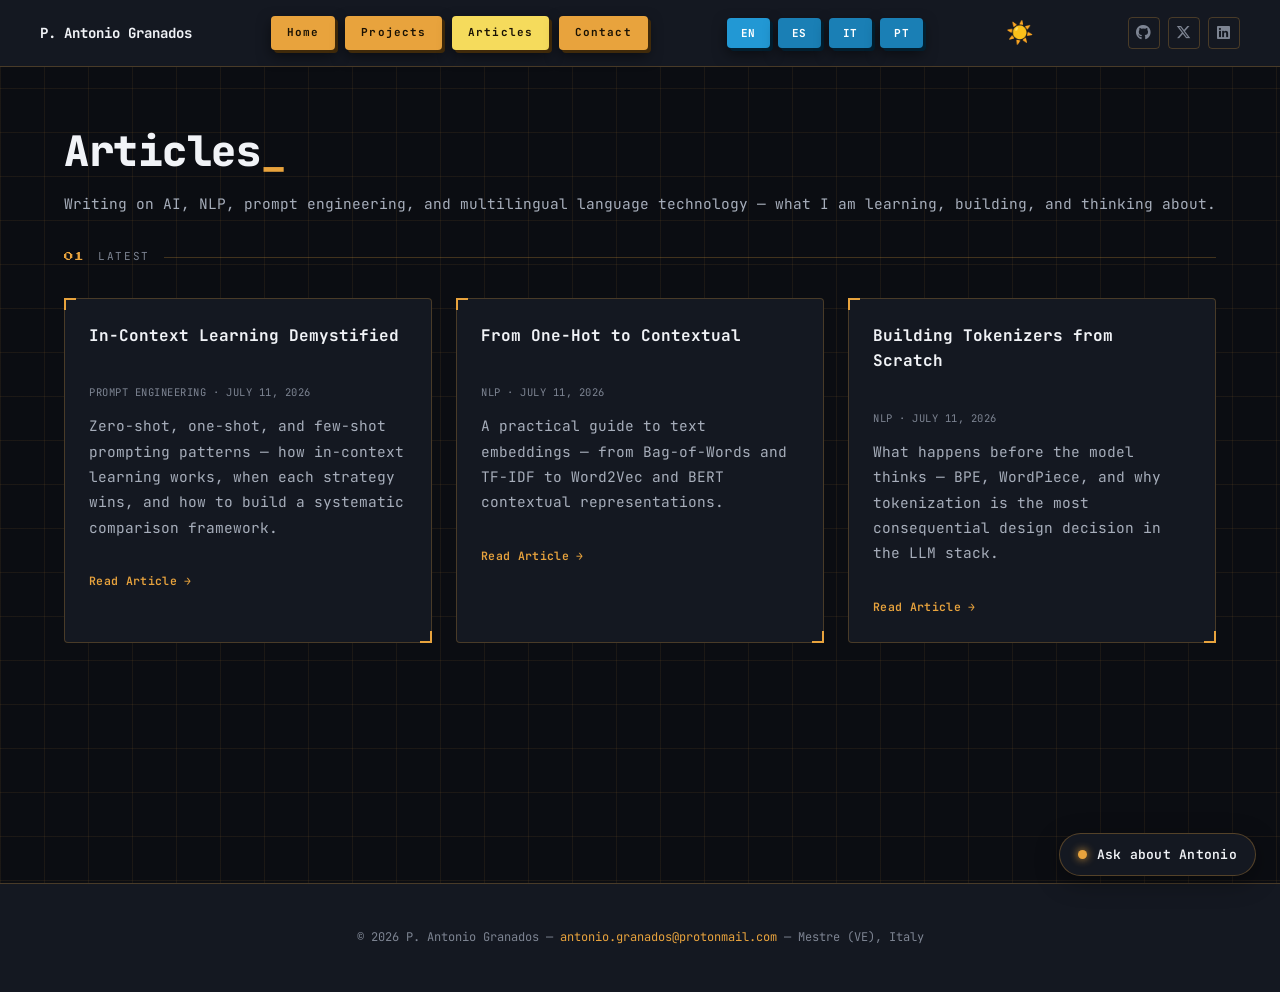
==== commit e3b22bc8: "Add chatbot widget to projects, articles, and contact pages" ====
--- a/articles.html
+++ b/articles.html
@@ -127,6 +127,7 @@
   <script src="js/theme.js"></script>
   <script src="js/animations.js"></script>
   <script src="js/typewriter.js"></script>
+  <script src="js/chatbot.js"></script>
 
   <script>
     window.i18nRegister({
